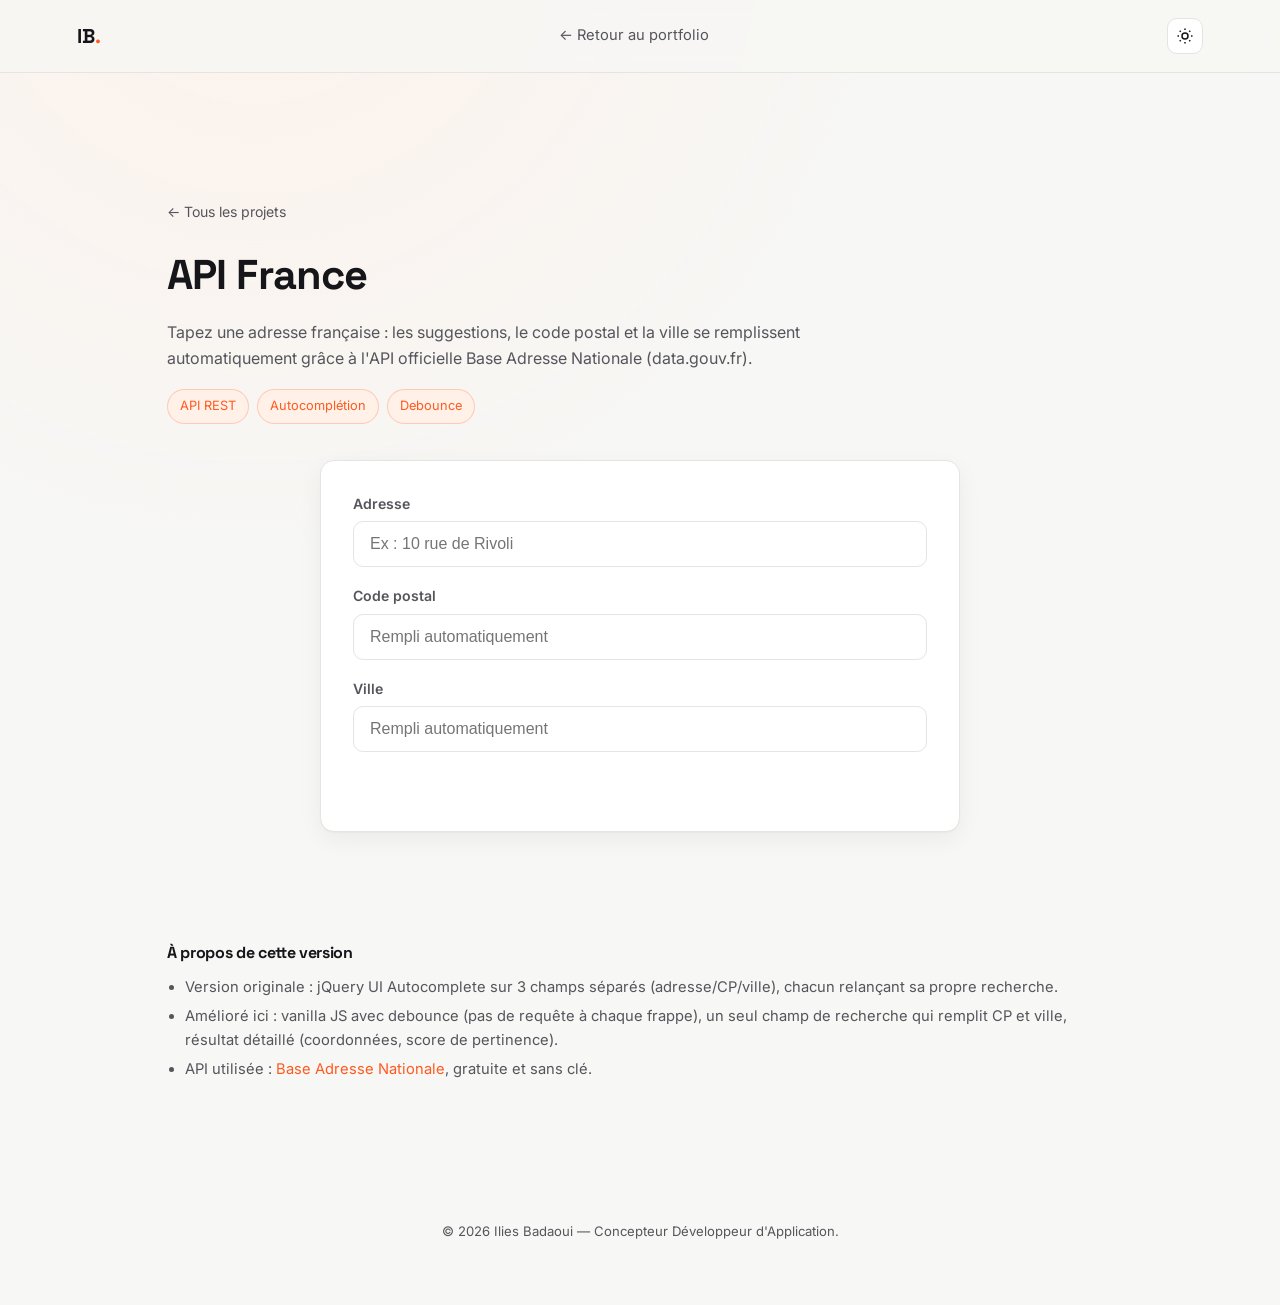
==== projects/api-france.html @ 36c3b680 "Ajout d'une section Projets avec 6 mini-projets rejoues Reconstruction amelioree de 6 projets d'ecol" ====
<!DOCTYPE html>
<html lang="fr">
<head>
<meta charset="UTF-8">
<meta name="viewport" content="width=device-width, initial-scale=1.0">
<title>API France — Ilies Badaoui</title>
<meta name="description" content="Recherche d'adresse française en temps réel via l'API officielle Base Adresse Nationale.">
<link rel="icon" href="data:,">
<link rel="preconnect" href="https://fonts.googleapis.com">
<link rel="preconnect" href="https://fonts.gstatic.com" crossorigin>
<link href="https://fonts.googleapis.com/css2?family=Space+Grotesk:wght@500;600;700&family=Inter:wght@400;500;600&display=swap" rel="stylesheet">
<link rel="stylesheet" href="../style.css">
<link rel="stylesheet" href="projects.css">
</head>
<body>

<div class="noise"></div>

<header class="nav">
  <a href="../index.html" class="nav-brand">IB<span class="dot">.</span></a>
  <nav class="nav-links">
    <a href="../index.html#projets">← Retour au portfolio</a>
  </nav>
  <div class="nav-actions">
    <button id="themeToggle" class="icon-btn" aria-label="Changer de thème" title="Changer de thème">
      <svg class="icon-sun" width="18" height="18" viewBox="0 0 24 24" fill="none" stroke="currentColor" stroke-width="2"><circle cx="12" cy="12" r="4"/><path d="M12 2v2M12 20v2M4.93 4.93l1.41 1.41M17.66 17.66l1.41 1.41M2 12h2M20 12h2M4.93 19.07l1.41-1.41M17.66 6.34l1.41-1.41"/></svg>
      <svg class="icon-moon" width="18" height="18" viewBox="0 0 24 24" fill="none" stroke="currentColor" stroke-width="2"><path d="M21 12.79A9 9 0 1 1 11.21 3 7 7 0 0 0 21 12.79z"/></svg>
    </button>
    <button class="nav-burger" id="navBurger" aria-label="Ouvrir le menu">
      <span></span><span></span><span></span>
    </button>
  </div>
</header>

<main>
  <div class="project-header">
    <a href="../index.html#projets" class="back-link">← Tous les projets</a>
    <h1>API France</h1>
    <p class="project-tagline">
      Tapez une adresse française : les suggestions, le code postal et la ville se remplissent automatiquement
      grâce à l'API officielle Base Adresse Nationale (data.gouv.fr).
    </p>
    <div class="project-tags">
      <span class="tags"><span>API REST</span></span>
      <span class="tags"><span>Autocomplétion</span></span>
      <span class="tags"><span>Debounce</span></span>
    </div>
  </div>

  <div class="project-stage">
    <div class="card addr-card">
      <div class="addr-field">
        <div class="field">
          <label for="adresse">Adresse</label>
          <input type="text" id="adresse" placeholder="Ex : 10 rue de Rivoli" autocomplete="off">
        </div>
        <div class="addr-suggestions" id="suggestions"></div>
      </div>

      <div class="field">
        <label for="cp">Code postal</label>
        <input type="text" id="cp" placeholder="Rempli automatiquement" readonly>
      </div>
      <div class="field">
        <label for="ville">Ville</label>
        <input type="text" id="ville" placeholder="Rempli automatiquement" readonly>
      </div>

      <p class="addr-status" id="status"></p>

      <div class="addr-result" id="addrResult">
        <strong id="addrLabel"></strong>
        <span id="addrDetails" style="color: var(--text-soft); font-size: .88rem;"></span>
      </div>
    </div>
  </div>

  <div class="project-notes">
    <h2>À propos de cette version</h2>
    <ul>
      <li>Version originale : jQuery UI Autocomplete sur 3 champs séparés (adresse/CP/ville), chacun relançant sa propre recherche.</li>
      <li>Amélioré ici : vanilla JS avec debounce (pas de requête à chaque frappe), un seul champ de recherche qui remplit CP et ville, résultat détaillé (coordonnées, score de pertinence).</li>
      <li>API utilisée : <a href="https://api.gouv.fr/documentation/api-adresse" target="_blank" rel="noopener" style="color:var(--accent);">Base Adresse Nationale</a>, gratuite et sans clé.</li>
    </ul>
  </div>
</main>

<footer class="footer">
  <p>© <span id="year"></span> Ilies Badaoui — Concepteur Développeur d'Application.</p>
</footer>

<script src="../script.js"></script>
<script src="api-france.js"></script>
</body>
</html>
---- style.css ----
:root {
  --bg: #f7f7f5;
  --bg-alt: #ffffff;
  --text: #16161a;
  --text-soft: #55555c;
  --border: #e4e4e0;
  --accent: #ff5a1f;
  --accent-soft: #fff0e8;
  --card: #ffffff;
  --shadow: 0 1px 2px rgba(20,20,20,.04), 0 8px 24px rgba(20,20,20,.05);
  --radius: 14px;
  --font-display: 'Space Grotesk', 'Inter', system-ui, sans-serif;
  --font-body: 'Inter', system-ui, sans-serif;
  color-scheme: light;
}

@media (prefers-color-scheme: dark) {
  :root:not([data-theme="light"]) {
    --bg: #0d0d0f;
    --bg-alt: #131316;
    --text: #f2f2f0;
    --text-soft: #9a9aa2;
    --border: #232327;
    --accent: #ff6a33;
    --accent-soft: #2a1710;
    --card: #17171b;
    --shadow: 0 1px 2px rgba(0,0,0,.3), 0 12px 32px rgba(0,0,0,.35);
    color-scheme: dark;
  }
}

:root[data-theme="dark"] {
  --bg: #0d0d0f;
  --bg-alt: #131316;
  --text: #f2f2f0;
  --text-soft: #9a9aa2;
  --border: #232327;
  --accent: #ff6a33;
  --accent-soft: #2a1710;
  --card: #17171b;
  --shadow: 0 1px 2px rgba(0,0,0,.3), 0 12px 32px rgba(0,0,0,.35);
  color-scheme: dark;
}

* { box-sizing: border-box; }

html { scroll-behavior: smooth; }

body {
  margin: 0;
  background: var(--bg);
  color: var(--text);
  font-family: var(--font-body);
  line-height: 1.6;
  -webkit-font-smoothing: antialiased;
}

h1, h2, h3 {
  font-family: var(--font-display);
  color: var(--text);
  margin: 0;
  letter-spacing: -0.02em;
}

a { color: inherit; text-decoration: none; }

.noise {
  position: fixed;
  inset: 0;
  pointer-events: none;
  z-index: 0;
  background-image: radial-gradient(circle at 20% -10%, var(--accent-soft), transparent 45%);
  opacity: .8;
}

/* ---------- Nav ---------- */
.nav {
  position: sticky;
  top: 0;
  z-index: 50;
  display: flex;
  align-items: center;
  justify-content: space-between;
  padding: 18px 6vw;
  background: color-mix(in srgb, var(--bg) 82%, transparent);
  backdrop-filter: blur(10px);
  border-bottom: 1px solid var(--border);
}

.nav-brand {
  font-family: var(--font-display);
  font-weight: 700;
  font-size: 1.25rem;
}
.nav-brand .dot { color: var(--accent); }

.nav-links {
  display: flex;
  gap: 28px;
}
.nav-links a {
  font-size: .92rem;
  color: var(--text-soft);
  transition: color .2s ease;
}
.nav-links a:hover { color: var(--text); }

.nav-actions { display: flex; align-items: center; gap: 8px; }

.icon-btn {
  display: inline-flex;
  align-items: center;
  justify-content: center;
  width: 36px;
  height: 36px;
  border-radius: 10px;
  border: 1px solid var(--border);
  background: var(--bg-alt);
  color: var(--text);
  cursor: pointer;
}
.icon-moon { display: none; }
.icon-sun { display: inline-block; }
:root[data-theme="dark"] .icon-sun { display: none; }
:root[data-theme="dark"] .icon-moon { display: inline-block; }
@media (prefers-color-scheme: dark) {
  :root:not([data-theme="light"]) .icon-sun { display: none; }
  :root:not([data-theme="light"]) .icon-moon { display: inline-block; }
}

.nav-burger {
  display: none;
  flex-direction: column;
  gap: 4px;
  width: 36px;
  height: 36px;
  border: 1px solid var(--border);
  border-radius: 10px;
  background: var(--bg-alt);
  align-items: center;
  justify-content: center;
  cursor: pointer;
}
.nav-burger span {
  width: 16px;
  height: 2px;
  background: var(--text);
  border-radius: 2px;
}

/* ---------- Hero ---------- */
.hero {
  position: relative;
  z-index: 1;
  padding: 14vh 6vw 10vh;
  max-width: 1100px;
  margin: 0 auto;
}

.eyebrow {
  display: inline-flex;
  align-items: center;
  gap: 8px;
  font-size: .82rem;
  color: var(--accent);
  background: var(--accent-soft);
  border: 1px solid color-mix(in srgb, var(--accent) 30%, transparent);
  padding: 6px 14px;
  border-radius: 999px;
  margin-bottom: 22px;
}

.hero h1 {
  font-size: clamp(2.6rem, 6vw, 4.6rem);
  font-weight: 700;
  line-height: 1.02;
}

.hero-role {
  font-size: clamp(1.1rem, 2.2vw, 1.5rem);
  color: var(--text-soft);
  margin-top: 10px;
  font-family: var(--font-display);
}

.hero-text {
  max-width: 640px;
  margin-top: 22px;
  color: var(--text-soft);
  font-size: 1.05rem;
}

.hero-cta {
  display: flex;
  gap: 14px;
  margin-top: 34px;
  flex-wrap: wrap;
}

.hero-meta {
  display: flex;
  gap: 22px;
  margin-top: 40px;
  flex-wrap: wrap;
  font-size: .9rem;
  color: var(--text-soft);
}

.btn {
  display: inline-flex;
  align-items: center;
  gap: 8px;
  padding: 13px 24px;
  border-radius: 999px;
  font-weight: 600;
  font-size: .95rem;
  border: 1px solid transparent;
  cursor: pointer;
  transition: transform .18s ease, background .2s ease, border-color .2s ease;
}
.btn:hover { transform: translateY(-2px); }

.btn-primary {
  background: var(--accent);
  color: #fff;
}
.btn-primary:hover { background: color-mix(in srgb, var(--accent) 88%, black); }

.btn-ghost {
  background: transparent;
  border-color: var(--border);
  color: var(--text);
}
.btn-ghost:hover { border-color: var(--accent); color: var(--accent); }

/* ---------- Sections ---------- */
.section {
  position: relative;
  z-index: 1;
  max-width: 1100px;
  margin: 0 auto;
  padding: 8vh 6vw;
  border-top: 1px solid var(--border);
}

.section-head {
  display: flex;
  align-items: baseline;
  gap: 14px;
  margin-bottom: 40px;
}

.section-num {
  font-family: var(--font-display);
  color: var(--accent);
  font-weight: 600;
  font-size: .9rem;
}

.section-head h2 {
  font-size: clamp(1.5rem, 3vw, 2rem);
}

/* About */
.about-grid {
  display: grid;
  grid-template-columns: 1.4fr 1fr;
  gap: 40px;
  align-items: start;
}
.about-text { color: var(--text-soft); font-size: 1.05rem; }

.about-cards {
  display: grid;
  grid-template-columns: repeat(3, 1fr);
  gap: 12px;
}
.about-card {
  background: var(--card);
  border: 1px solid var(--border);
  border-radius: var(--radius);
  padding: 18px 14px;
  text-align: center;
  box-shadow: var(--shadow);
}
.about-card strong {
  display: block;
  font-family: var(--font-display);
  font-size: 1.8rem;
  color: var(--accent);
}
.about-card span {
  font-size: .78rem;
  color: var(--text-soft);
}

/* Skills */
.skills-grid {
  display: grid;
  grid-template-columns: repeat(auto-fit, minmax(230px, 1fr));
  gap: 18px;
}
.skill-card {
  background: var(--card);
  border: 1px solid var(--border);
  border-radius: var(--radius);
  padding: 22px;
  box-shadow: var(--shadow);
}
.skill-card h3 {
  font-size: 1rem;
  margin-bottom: 14px;
}

.tags {
  display: flex;
  flex-wrap: wrap;
  gap: 8px;
}
.tags span {
  font-size: .8rem;
  padding: 6px 12px;
  border-radius: 999px;
  background: var(--accent-soft);
  color: var(--accent);
  border: 1px solid color-mix(in srgb, var(--accent) 25%, transparent);
}

/* Projects */
.projects-grid {
  display: grid;
  grid-template-columns: repeat(auto-fit, minmax(260px, 1fr));
  gap: 18px;
}
.project-card {
  background: var(--card);
  border: 1px solid var(--border);
  border-radius: var(--radius);
  padding: 24px;
  box-shadow: var(--shadow);
  display: flex;
  flex-direction: column;
  gap: 10px;
  transition: transform .18s ease, border-color .2s ease;
}
.project-card:hover {
  transform: translateY(-4px);
  border-color: var(--accent);
}
.project-card-icon {
  font-size: 2.2rem;
  line-height: 1;
}
.project-card h3 { font-size: 1.05rem; }
.project-card p {
  color: var(--text-soft);
  font-size: .88rem;
  margin: 0;
  flex: 1;
}
.project-card .tags { margin-top: 2px; }
.project-card-link {
  font-size: .85rem;
  font-weight: 600;
  color: var(--accent);
  margin-top: 6px;
}

/* Timeline */
.timeline {
  position: relative;
  padding-left: 26px;
  border-left: 2px solid var(--border);
}
.timeline-item {
  position: relative;
  padding-bottom: 44px;
}
.timeline-item:last-child { padding-bottom: 0; }
.timeline-dot {
  position: absolute;
  left: -32px;
  top: 4px;
  width: 12px;
  height: 12px;
  border-radius: 50%;
  background: var(--accent);
  box-shadow: 0 0 0 4px var(--accent-soft);
}
.timeline-content {
  background: var(--card);
  border: 1px solid var(--border);
  border-radius: var(--radius);
  padding: 22px 24px;
  box-shadow: var(--shadow);
}
.timeline-top {
  display: flex;
  justify-content: space-between;
  align-items: baseline;
  flex-wrap: wrap;
  gap: 8px;
  margin-bottom: 4px;
}
.timeline-top h3 { font-size: 1.05rem; }
.timeline-date {
  font-size: .82rem;
  color: var(--text-soft);
  white-space: nowrap;
}
.timeline-org {
  color: var(--accent);
  font-size: .88rem;
  font-weight: 600;
  margin: 0 0 14px;
}
.timeline-content ul {
  margin: 0 0 16px;
  padding-left: 18px;
  color: var(--text-soft);
  font-size: .93rem;
}
.timeline-content li { margin-bottom: 6px; }
.timeline-content .tags { margin-top: 4px; }

/* Misc */
.misc-grid {
  display: grid;
  grid-template-columns: repeat(auto-fit, minmax(240px, 1fr));
  gap: 18px;
}
.misc-card {
  background: var(--card);
  border: 1px solid var(--border);
  border-radius: var(--radius);
  padding: 22px;
  box-shadow: var(--shadow);
}
.misc-card h3 { font-size: 1rem; margin-bottom: 12px; }
.misc-card p { color: var(--text-soft); font-size: .93rem; margin: 4px 0; }
.plain-list {
  list-style: none;
  padding: 0;
  margin: 0;
  color: var(--text-soft);
  font-size: .93rem;
  display: flex;
  flex-direction: column;
  gap: 6px;
}

/* Contact */
.contact-box {
  background: var(--card);
  border: 1px solid var(--border);
  border-radius: var(--radius);
  padding: 40px;
  text-align: center;
  box-shadow: var(--shadow);
}
.contact-box p {
  color: var(--text-soft);
  margin: 0 0 26px;
  font-size: 1.05rem;
}
.contact-links {
  display: flex;
  gap: 14px;
  justify-content: center;
  flex-wrap: wrap;
}

/* Footer */
.footer {
  text-align: center;
  padding: 30px 6vw 50px;
  color: var(--text-soft);
  font-size: .82rem;
}

/* Reveal animation */
.reveal {
  opacity: 0;
  transform: translateY(16px);
  transition: opacity .6s ease, transform .6s ease;
}
.reveal.in-view {
  opacity: 1;
  transform: translateY(0);
}

/* Responsive */
@media (max-width: 860px) {
  .nav-links { display: none; }
  .nav-burger { display: flex; }
  .about-grid { grid-template-columns: 1fr; }
}

@media (max-width: 860px) {
  .nav.open .nav-links {
    display: flex;
    position: absolute;
    top: 68px;
    left: 0;
    right: 0;
    flex-direction: column;
    background: var(--bg-alt);
    border-bottom: 1px solid var(--border);
    padding: 18px 6vw 24px;
    gap: 16px;
  }
}
---- projects/projects.css ----
/* Shared styles for standalone mini-project pages, built on top of ../style.css */

.project-header {
  max-width: 1100px;
  margin: 0 auto;
  padding: 14vh 6vw 4vh;
  position: relative;
  z-index: 1;
}

.back-link {
  display: inline-flex;
  align-items: center;
  gap: 6px;
  font-size: .88rem;
  color: var(--text-soft);
  margin-bottom: 18px;
}
.back-link:hover { color: var(--accent); }

.project-header h1 {
  font-size: clamp(1.8rem, 4vw, 2.6rem);
}

.project-tagline {
  color: var(--text-soft);
  max-width: 640px;
  margin-top: 12px;
}

.project-tags {
  display: flex;
  flex-wrap: wrap;
  gap: 8px;
  margin-top: 18px;
}

.project-stage {
  max-width: 1100px;
  margin: 0 auto;
  padding: 0 6vw 12vh;
  position: relative;
  z-index: 1;
}

.card {
  background: var(--card);
  border: 1px solid var(--border);
  border-radius: var(--radius);
  box-shadow: var(--shadow);
}

.project-notes {
  max-width: 1100px;
  margin: 0 auto;
  padding: 0 6vw 10vh;
  position: relative;
  z-index: 1;
  color: var(--text-soft);
  font-size: .92rem;
}
.project-notes h2 {
  font-size: 1rem;
  color: var(--text);
  margin-bottom: 10px;
}
.project-notes ul { padding-left: 18px; margin: 0; }
.project-notes li { margin-bottom: 6px; }

/* ---------- Le Pendu ---------- */
.hangman-layout {
  display: grid;
  grid-template-columns: 260px 1fr;
  gap: 28px;
}
@media (max-width: 720px) {
  .hangman-layout { grid-template-columns: 1fr; }
}

.hangman-figure {
  padding: 20px;
  display: flex;
  align-items: center;
  justify-content: center;
}
.hangman-figure svg { width: 100%; height: auto; }
.hangman-figure .part {
  stroke: var(--text);
  stroke-width: 4;
  fill: none;
  stroke-linecap: round;
  opacity: 0;
  transition: opacity .3s ease;
}
.hangman-figure .part.shown { opacity: 1; }
.hangman-figure .gallows { stroke: var(--text-soft); opacity: 1; }

.hangman-main { padding: 26px; }

.hangman-status {
  display: flex;
  justify-content: space-between;
  align-items: center;
  margin-bottom: 22px;
  flex-wrap: wrap;
  gap: 10px;
}
.attempts-left {
  font-size: .88rem;
  color: var(--text-soft);
}
.attempts-left strong { color: var(--accent); }

.word-display {
  display: flex;
  gap: 8px;
  flex-wrap: wrap;
  justify-content: center;
  margin: 30px 0;
  list-style: none;
  padding: 0;
}
.word-display li {
  width: 34px;
  height: 42px;
  display: flex;
  align-items: center;
  justify-content: center;
  border-bottom: 3px solid var(--border);
  font-family: var(--font-display);
  font-size: 1.4rem;
  font-weight: 700;
}
.word-display li.filled { border-color: var(--accent); }

.keyboard {
  display: grid;
  grid-template-columns: repeat(13, 1fr);
  gap: 6px;
  list-style: none;
  padding: 0;
  margin: 0;
}
@media (max-width: 480px) {
  .keyboard { grid-template-columns: repeat(7, 1fr); }
}
.keyboard li {
  aspect-ratio: 1;
  display: flex;
  align-items: center;
  justify-content: center;
  border-radius: 8px;
  border: 1px solid var(--border);
  background: var(--bg-alt);
  font-weight: 600;
  font-size: .85rem;
  cursor: pointer;
  user-select: none;
  transition: transform .12s ease, background .2s ease;
}
.keyboard li:hover { transform: translateY(-2px); border-color: var(--accent); }
.keyboard li.correct { background: color-mix(in srgb, #2ecc71 20%, var(--bg-alt)); border-color: #2ecc71; color: #2ecc71; }
.keyboard li.wrong { background: color-mix(in srgb, var(--accent) 15%, var(--bg-alt)); border-color: var(--accent); color: var(--accent); opacity: .5; }
.keyboard li.disabled { pointer-events: none; }

.game-overlay {
  position: absolute;
  inset: 0;
  background: color-mix(in srgb, var(--bg) 88%, transparent);
  backdrop-filter: blur(3px);
  display: none;
  align-items: center;
  justify-content: center;
  border-radius: var(--radius);
  text-align: center;
  flex-direction: column;
  gap: 14px;
  padding: 20px;
}
.game-overlay.show { display: flex; }
.game-overlay h3 { font-size: 1.4rem; }
.game-overlay p { color: var(--text-soft); margin: 0; }

.hangman-main { position: relative; }

/* ---------- Le Juste Prix ---------- */
.ljp-layout {
  display: grid;
  grid-template-columns: 260px 1fr;
  gap: 28px;
  padding: 30px;
  align-items: center;
}
@media (max-width: 720px) {
  .ljp-layout { grid-template-columns: 1fr; }
}
.ljp-object { text-align: center; }
.ljp-object img {
  max-width: 100%;
  border-radius: 10px;
}
.ljp-object p {
  margin-top: 12px;
  font-family: var(--font-display);
  font-weight: 600;
  text-transform: capitalize;
}
.ljp-form { display: flex; flex-direction: column; gap: 18px; }
.ljp-row { display: flex; gap: 10px; }
.ljp-row input {
  flex: 1;
  padding: 13px 16px;
  border-radius: 10px;
  border: 1px solid var(--border);
  background: var(--bg-alt);
  color: var(--text);
  font-size: 1rem;
}
.ljp-row input:focus { outline: none; border-color: var(--accent); }
.ljp-message {
  font-size: 1.1rem;
  font-weight: 600;
  min-height: 1.4em;
}
.ljp-message.up { color: #3aa0ff; }
.ljp-message.down { color: var(--accent); }
.ljp-message.win { color: #2ecc71; }
.ljp-message.lose { color: var(--accent); }
.ljp-tries { color: var(--text-soft); font-size: .9rem; }
.ljp-history {
  display: flex;
  gap: 6px;
  flex-wrap: wrap;
}
.ljp-history span {
  font-size: .78rem;
  padding: 4px 10px;
  border-radius: 999px;
  background: var(--accent-soft);
  color: var(--accent);
}

/* ---------- generic form calculators (reprographie / assurance) ---------- */
.calc-card {
  padding: 32px;
  max-width: 560px;
  margin: 0 auto;
}
.field {
  margin-bottom: 18px;
  display: flex;
  flex-direction: column;
  gap: 6px;
}
.field label {
  font-size: .88rem;
  color: var(--text-soft);
  font-weight: 600;
}
.field input, .field select {
  padding: 13px 16px;
  border-radius: 10px;
  border: 1px solid var(--border);
  background: var(--bg-alt);
  color: var(--text);
  font-size: 1rem;
}
.field input:focus, .field select:focus { outline: none; border-color: var(--accent); }
.field-hint { font-size: .78rem; color: var(--text-soft); }

.result-box {
  margin-top: 20px;
  padding: 20px;
  border-radius: 12px;
  background: var(--accent-soft);
  border: 1px solid color-mix(in srgb, var(--accent) 25%, transparent);
  text-align: center;
  display: none;
}
.result-box.show { display: block; }
.result-box .value {
  font-family: var(--font-display);
  font-size: 1.8rem;
  font-weight: 700;
  color: var(--accent);
}
.result-box .label {
  font-size: .82rem;
  color: var(--text-soft);
  margin-top: 4px;
}

.tier-badge {
  display: inline-block;
  padding: 8px 20px;
  border-radius: 999px;
  font-weight: 700;
  font-family: var(--font-display);
  color: #fff;
}
.tier-refuse { background: #6b6b70; }
.tier-rouge { background: #e04b3f; }
.tier-orange { background: #e08e2a; }
.tier-vert { background: #2ecc71; }
.tier-bleu { background: #3aa0ff; }

.breakdown {
  margin-top: 16px;
  display: flex;
  flex-direction: column;
  gap: 6px;
  font-size: .85rem;
  color: var(--text-soft);
  text-align: left;
}
.breakdown span.plus { color: #2ecc71; }
.breakdown span.minus { color: var(--accent); }

/* ---------- API France ---------- */
.addr-card { padding: 32px; max-width: 640px; margin: 0 auto; }
.addr-field { position: relative; margin-bottom: 18px; }
.addr-suggestions {
  position: absolute;
  top: calc(100% + 4px);
  left: 0;
  right: 0;
  background: var(--bg-alt);
  border: 1px solid var(--border);
  border-radius: 10px;
  box-shadow: var(--shadow);
  max-height: 240px;
  overflow-y: auto;
  z-index: 10;
  display: none;
}
.addr-suggestions.show { display: block; }
.addr-suggestions div {
  padding: 10px 14px;
  font-size: .9rem;
  cursor: pointer;
  border-bottom: 1px solid var(--border);
}
.addr-suggestions div:last-child { border-bottom: none; }
.addr-suggestions div:hover { background: var(--accent-soft); color: var(--accent); }
.addr-status { font-size: .82rem; color: var(--text-soft); min-height: 1.2em; margin-top: 4px; }
.addr-result {
  margin-top: 24px;
  padding: 18px;
  border-radius: 12px;
  background: var(--accent-soft);
  display: none;
}
.addr-result.show { display: block; }
.addr-result strong { display: block; margin-bottom: 6px; }

/* ---------- My Yuka ---------- */
.yuka-search { padding: 32px; max-width: 640px; margin: 0 auto 24px; }
.yuka-search .ljp-row input { font-size: 1rem; }
.yuka-examples {
  display: flex;
  gap: 8px;
  flex-wrap: wrap;
  margin-top: 12px;
}
.yuka-examples button {
  font-size: .78rem;
  padding: 6px 12px;
  border-radius: 999px;
  border: 1px solid var(--border);
  background: var(--bg-alt);
  color: var(--text-soft);
  cursor: pointer;
}
.yuka-examples button:hover { border-color: var(--accent); color: var(--accent); }

.yuka-result { max-width: 720px; margin: 0 auto; padding: 28px; display: none; }
.yuka-result.show { display: block; }
.yuka-top { display: flex; gap: 20px; align-items: center; flex-wrap: wrap; }
.yuka-top img { width: 100px; height: 100px; object-fit: contain; border-radius: 10px; background: #fff; }
.yuka-top h2 { font-size: 1.3rem; }
.yuka-top p { color: var(--text-soft); margin: 4px 0 0; font-size: .9rem; }

.score-row {
  display: flex;
  gap: 14px;
  margin-top: 24px;
  flex-wrap: wrap;
}
.score-chip {
  flex: 1;
  min-width: 140px;
  text-align: center;
  padding: 16px;
  border-radius: 12px;
  border: 1px solid var(--border);
}
.score-chip .grade {
  width: 44px;
  height: 44px;
  line-height: 44px;
  border-radius: 50%;
  color: #fff;
  font-weight: 700;
  margin: 0 auto 8px;
  font-family: var(--font-display);
}
.score-chip .label { font-size: .78rem; color: var(--text-soft); }

.nutri-a { background: #038141; }
.nutri-b { background: #85bb2f; }
.nutri-c { background: #fecb02; color: #16161a !important; }
.nutri-d { background: #ee8100; }
.nutri-e { background: #e63e11; }
.nutri-na { background: #9a9aa2; }

.additives-list {
  margin-top: 24px;
}
.additives-list h3 { font-size: .95rem; margin-bottom: 10px; }
.yuka-loading, .yuka-error {
  text-align: center;
  padding: 30px;
  color: var(--text-soft);
  display: none;
}
.yuka-loading.show, .yuka-error.show { display: block; }
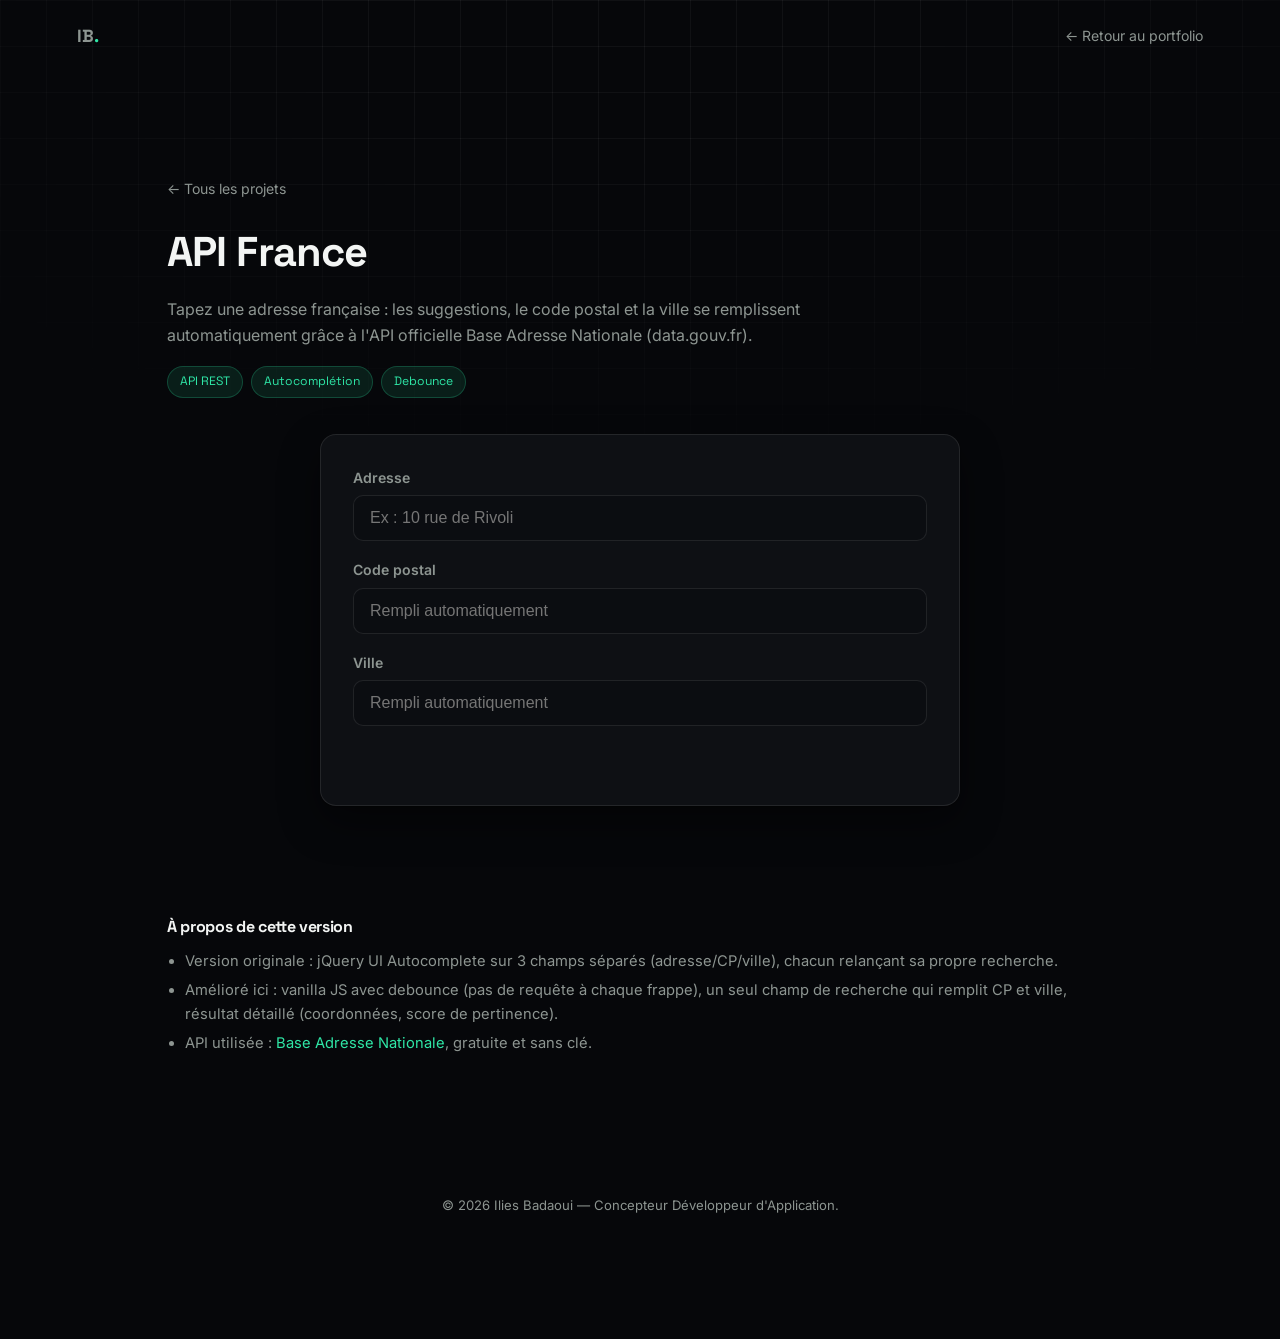
==== commit 9024f24b: "Refonte visuelle du portfolio + ajout du projet DAV Logistique App - Nouveau design dark-only inspir" ====
--- a/projects/api-france.html
+++ b/projects/api-france.html
@@ -18,18 +18,7 @@
 
 <header class="nav">
   <a href="../index.html" class="nav-brand">IB<span class="dot">.</span></a>
-  <nav class="nav-links">
-    <a href="../index.html#projets">← Retour au portfolio</a>
-  </nav>
-  <div class="nav-actions">
-    <button id="themeToggle" class="icon-btn" aria-label="Changer de thème" title="Changer de thème">
-      <svg class="icon-sun" width="18" height="18" viewBox="0 0 24 24" fill="none" stroke="currentColor" stroke-width="2"><circle cx="12" cy="12" r="4"/><path d="M12 2v2M12 20v2M4.93 4.93l1.41 1.41M17.66 17.66l1.41 1.41M2 12h2M20 12h2M4.93 19.07l1.41-1.41M17.66 6.34l1.41-1.41"/></svg>
-      <svg class="icon-moon" width="18" height="18" viewBox="0 0 24 24" fill="none" stroke="currentColor" stroke-width="2"><path d="M21 12.79A9 9 0 1 1 11.21 3 7 7 0 0 0 21 12.79z"/></svg>
-    </button>
-    <button class="nav-burger" id="navBurger" aria-label="Ouvrir le menu">
-      <span></span><span></span><span></span>
-    </button>
-  </div>
+  <a href="../index.html#projets" class="back-link" style="align-self:center;margin:0;">← Retour au portfolio</a>
 </header>
 
 <main>
@@ -89,6 +78,10 @@
   <p>© <span id="year"></span> Ilies Badaoui — Concepteur Développeur d'Application.</p>
 </footer>
 
+<button class="scroll-top-btn" id="scrollTopBtn" aria-label="Remonter en haut">
+  <svg viewBox="0 0 24 24" width="18" height="18" fill="none" stroke="currentColor" stroke-width="2" stroke-linecap="round" stroke-linejoin="round"><path d="M12 19V5M5 12l7-7 7 7"/></svg>
+</button>
+
 <script src="../script.js"></script>
 <script src="api-france.js"></script>
 </body>
--- a/style.css
+++ b/style.css
@@ -1,44 +1,18 @@
 :root {
-  --bg: #f7f7f5;
-  --bg-alt: #ffffff;
-  --text: #16161a;
-  --text-soft: #55555c;
-  --border: #e4e4e0;
-  --accent: #ff5a1f;
-  --accent-soft: #fff0e8;
-  --card: #ffffff;
-  --shadow: 0 1px 2px rgba(20,20,20,.04), 0 8px 24px rgba(20,20,20,.05);
-  --radius: 14px;
+  --bg: #06070a;
+  --bg-alt: #0b0d11;
+  --card: #0e1014;
+  --card-hover: #121419;
+  --border: rgba(255,255,255,.09);
+  --text: #f3f5f4;
+  --text-soft: #8d9591;
+  --accent: #2fe6a6;
+  --accent-dim: #22b483;
+  --accent-soft: rgba(47,230,166,.1);
+  --radius: 16px;
+  --shadow: 0 1px 2px rgba(0,0,0,.4), 0 16px 40px rgba(0,0,0,.45);
   --font-display: 'Space Grotesk', 'Inter', system-ui, sans-serif;
   --font-body: 'Inter', system-ui, sans-serif;
-  color-scheme: light;
-}
-
-@media (prefers-color-scheme: dark) {
-  :root:not([data-theme="light"]) {
-    --bg: #0d0d0f;
-    --bg-alt: #131316;
-    --text: #f2f2f0;
-    --text-soft: #9a9aa2;
-    --border: #232327;
-    --accent: #ff6a33;
-    --accent-soft: #2a1710;
-    --card: #17171b;
-    --shadow: 0 1px 2px rgba(0,0,0,.3), 0 12px 32px rgba(0,0,0,.35);
-    color-scheme: dark;
-  }
-}
-
-:root[data-theme="dark"] {
-  --bg: #0d0d0f;
-  --bg-alt: #131316;
-  --text: #f2f2f0;
-  --text-soft: #9a9aa2;
-  --border: #232327;
-  --accent: #ff6a33;
-  --accent-soft: #2a1710;
-  --card: #17171b;
-  --shadow: 0 1px 2px rgba(0,0,0,.3), 0 12px 32px rgba(0,0,0,.35);
   color-scheme: dark;
 }
 
@@ -64,49 +38,38 @@
 
 a { color: inherit; text-decoration: none; }
 
+/* ---------- Grid backdrop ---------- */
 .noise {
   position: fixed;
   inset: 0;
   pointer-events: none;
   z-index: 0;
-  background-image: radial-gradient(circle at 20% -10%, var(--accent-soft), transparent 45%);
-  opacity: .8;
-}
-
-/* ---------- Nav ---------- */
+  background-image:
+    linear-gradient(rgba(255,255,255,.045) 1px, transparent 1px),
+    linear-gradient(90deg, rgba(255,255,255,.045) 1px, transparent 1px);
+  background-size: 46px 46px;
+  -webkit-mask-image: radial-gradient(ellipse 75% 55% at 50% 0%, black 30%, transparent 100%);
+  mask-image: radial-gradient(ellipse 75% 55% at 50% 0%, black 30%, transparent 100%);
+}
+
+/* ---------- Top brand (minimal, no bar) ---------- */
 .nav {
-  position: sticky;
-  top: 0;
-  z-index: 50;
+  position: relative;
+  z-index: 20;
   display: flex;
   align-items: center;
   justify-content: space-between;
-  padding: 18px 6vw;
-  background: color-mix(in srgb, var(--bg) 82%, transparent);
-  backdrop-filter: blur(10px);
-  border-bottom: 1px solid var(--border);
-}
-
+  padding: 22px 6vw 0;
+}
 .nav-brand {
   font-family: var(--font-display);
   font-weight: 700;
-  font-size: 1.25rem;
+  font-size: 1.1rem;
+  color: var(--text-soft);
 }
 .nav-brand .dot { color: var(--accent); }
-
-.nav-links {
-  display: flex;
-  gap: 28px;
-}
-.nav-links a {
-  font-size: .92rem;
-  color: var(--text-soft);
-  transition: color .2s ease;
-}
-.nav-links a:hover { color: var(--text); }
-
+.nav-links, .nav-burger { display: none; }
 .nav-actions { display: flex; align-items: center; gap: 8px; }
-
 .icon-btn {
   display: inline-flex;
   align-items: center;
@@ -115,95 +78,196 @@
   height: 36px;
   border-radius: 10px;
   border: 1px solid var(--border);
-  background: var(--bg-alt);
-  color: var(--text);
+  background: var(--card);
+  color: var(--text-soft);
   cursor: pointer;
 }
-.icon-moon { display: none; }
-.icon-sun { display: inline-block; }
-:root[data-theme="dark"] .icon-sun { display: none; }
-:root[data-theme="dark"] .icon-moon { display: inline-block; }
-@media (prefers-color-scheme: dark) {
-  :root:not([data-theme="light"]) .icon-sun { display: none; }
-  :root:not([data-theme="light"]) .icon-moon { display: inline-block; }
-}
-
-.nav-burger {
-  display: none;
-  flex-direction: column;
+.icon-btn:hover { color: var(--accent); border-color: var(--accent); }
+
+/* ---------- Floating dock nav ---------- */
+.dock {
+  position: fixed;
+  left: 50%;
+  bottom: 22px;
+  transform: translateX(-50%);
+  z-index: 80;
+  display: flex;
+  align-items: flex-start;
   gap: 4px;
-  width: 36px;
-  height: 36px;
-  border: 1px solid var(--border);
-  border-radius: 10px;
-  background: var(--bg-alt);
+  padding: 8px;
+  border-radius: 999px;
+  background: rgba(10,12,16,.75);
+  border: 1px solid var(--border);
+  backdrop-filter: blur(16px);
+  box-shadow: var(--shadow);
+}
+.dock a {
+  position: relative;
+  width: 42px;
+  height: 42px;
+  display: flex;
+  align-items: center;
+  justify-content: center;
+  border-radius: 999px;
+  color: var(--text-soft);
+  transition: color .2s ease, background .2s ease;
+}
+.dock a svg { width: 19px; height: 19px; }
+.dock a:hover { color: var(--text); background: rgba(255,255,255,.06); }
+.dock a.active { color: var(--bg); background: var(--text); }
+.dock a .dock-dot {
+  position: absolute;
+  bottom: -8px;
+  left: 50%;
+  transform: translateX(-50%);
+  width: 5px;
+  height: 5px;
+  border-radius: 50%;
+  background: var(--accent);
+  opacity: 0;
+  transition: opacity .2s ease;
+}
+.dock a.active .dock-dot { opacity: 1; }
+
+/* ---------- Scroll to top ---------- */
+.scroll-top-btn {
+  position: fixed;
+  right: 22px;
+  bottom: 22px;
+  z-index: 70;
+  width: 44px;
+  height: 44px;
+  border-radius: 50%;
+  background: rgba(255,255,255,.04);
+  border: 1px solid var(--border);
+  color: var(--text-soft);
+  display: flex;
   align-items: center;
   justify-content: center;
   cursor: pointer;
-}
-.nav-burger span {
-  width: 16px;
-  height: 2px;
-  background: var(--text);
-  border-radius: 2px;
-}
+  opacity: 0;
+  pointer-events: none;
+  transform: translateY(6px);
+  transition: opacity .25s ease, transform .25s ease, color .2s ease, border-color .2s ease;
+}
+.scroll-top-btn.show { opacity: 1; pointer-events: auto; transform: translateY(0); }
+.scroll-top-btn:hover { color: var(--accent); border-color: var(--accent); }
 
 /* ---------- Hero ---------- */
 .hero {
   position: relative;
   z-index: 1;
-  padding: 14vh 6vw 10vh;
-  max-width: 1100px;
+  padding: 10vh 6vw 8vh;
+  max-width: 820px;
   margin: 0 auto;
+  text-align: center;
+}
+
+.hero-avatar {
+  width: 118px;
+  height: 118px;
+  border-radius: 50%;
+  margin: 0 auto 32px;
+  display: flex;
+  align-items: center;
+  justify-content: center;
+  background: var(--bg-alt);
+  border: 2px solid var(--accent);
+  box-shadow: 0 0 0 10px var(--accent-soft), 0 0 70px rgba(47,230,166,.28);
+  font-family: var(--font-display);
+  font-weight: 700;
+  font-size: 2rem;
+  color: var(--accent);
 }
 
 .eyebrow {
   display: inline-flex;
   align-items: center;
   gap: 8px;
-  font-size: .82rem;
+  font-size: .8rem;
   color: var(--accent);
   background: var(--accent-soft);
-  border: 1px solid color-mix(in srgb, var(--accent) 30%, transparent);
+  border: 1px solid rgba(47,230,166,.3);
   padding: 6px 14px;
   border-radius: 999px;
   margin-bottom: 22px;
 }
 
 .hero h1 {
-  font-size: clamp(2.6rem, 6vw, 4.6rem);
+  font-size: clamp(2.4rem, 6vw, 4rem);
   font-weight: 700;
-  line-height: 1.02;
+  line-height: 1.05;
 }
 
 .hero-role {
-  font-size: clamp(1.1rem, 2.2vw, 1.5rem);
+  font-size: clamp(1.05rem, 2.2vw, 1.35rem);
   color: var(--text-soft);
   margin-top: 10px;
   font-family: var(--font-display);
 }
+.hero-role .accent, .hero h1 .accent { color: var(--accent); }
 
 .hero-text {
-  max-width: 640px;
-  margin-top: 22px;
-  color: var(--text-soft);
-  font-size: 1.05rem;
+  max-width: 580px;
+  margin: 22px auto 0;
+  color: var(--text-soft);
+  font-size: 1.02rem;
 }
 
 .hero-cta {
   display: flex;
   gap: 14px;
+  margin-top: 32px;
+  flex-wrap: wrap;
+  justify-content: center;
+}
+
+.hero-meta {
+  display: flex;
+  gap: 22px;
+  margin-top: 30px;
+  flex-wrap: wrap;
+  justify-content: center;
+  font-size: .86rem;
+  color: var(--text-soft);
+}
+
+.social-row {
+  display: flex;
+  gap: 26px;
+  justify-content: center;
+  flex-wrap: wrap;
   margin-top: 34px;
-  flex-wrap: wrap;
-}
-
-.hero-meta {
-  display: flex;
-  gap: 22px;
-  margin-top: 40px;
-  flex-wrap: wrap;
-  font-size: .9rem;
-  color: var(--text-soft);
+}
+.social-row a {
+  display: flex;
+  align-items: center;
+  gap: 8px;
+  font-size: .85rem;
+  color: var(--text-soft);
+}
+.social-row a svg { width: 16px; height: 16px; }
+.social-row a:hover { color: var(--text); }
+
+.circuit-line {
+  width: 1px;
+  height: 46px;
+  margin: 30px auto 0;
+  position: relative;
+  opacity: .55;
+  background-image: repeating-linear-gradient(to bottom, var(--accent) 0 4px, transparent 4px 9px);
+}
+.circuit-line::after {
+  content: '';
+  position: absolute;
+  bottom: -3px;
+  left: 50%;
+  transform: translateX(-50%);
+  width: 6px;
+  height: 6px;
+  border-radius: 50%;
+  background: var(--accent);
+  box-shadow: 0 0 10px var(--accent);
 }
 
 .btn {
@@ -216,15 +280,15 @@
   font-size: .95rem;
   border: 1px solid transparent;
   cursor: pointer;
-  transition: transform .18s ease, background .2s ease, border-color .2s ease;
+  transition: transform .18s ease, background .2s ease, border-color .2s ease, color .2s ease;
 }
 .btn:hover { transform: translateY(-2px); }
 
 .btn-primary {
   background: var(--accent);
-  color: #fff;
-}
-.btn-primary:hover { background: color-mix(in srgb, var(--accent) 88%, black); }
+  color: #06110c;
+}
+.btn-primary:hover { background: #45edb4; }
 
 .btn-ghost {
   background: transparent;
@@ -239,26 +303,28 @@
   z-index: 1;
   max-width: 1100px;
   margin: 0 auto;
-  padding: 8vh 6vw;
+  padding: 9vh 6vw;
   border-top: 1px solid var(--border);
 }
 
 .section-head {
   display: flex;
-  align-items: baseline;
-  gap: 14px;
+  flex-direction: column;
+  gap: 8px;
   margin-bottom: 40px;
 }
 
 .section-num {
   font-family: var(--font-display);
   color: var(--accent);
-  font-weight: 600;
-  font-size: .9rem;
+  font-weight: 700;
+  font-size: .8rem;
+  letter-spacing: .14em;
+  text-transform: uppercase;
 }
 
 .section-head h2 {
-  font-size: clamp(1.5rem, 3vw, 2rem);
+  font-size: clamp(1.5rem, 3vw, 2.1rem);
 }
 
 /* About */
@@ -270,47 +336,50 @@
 }
 .about-text { color: var(--text-soft); font-size: 1.05rem; }
 
-.about-cards {
-  display: grid;
-  grid-template-columns: repeat(3, 1fr);
-  gap: 12px;
-}
-.about-card {
-  background: var(--card);
-  border: 1px solid var(--border);
-  border-radius: var(--radius);
-  padding: 18px 14px;
-  text-align: center;
-  box-shadow: var(--shadow);
-}
-.about-card strong {
+.stat-row {
+  display: flex;
+  flex-wrap: wrap;
+  gap: 0;
+}
+.stat {
+  flex: 1;
+  min-width: 130px;
+  padding: 0 22px;
+  border-left: 1px solid var(--border);
+  text-align: left;
+}
+.stat:first-child { border-left: none; padding-left: 0; }
+.stat strong {
   display: block;
   font-family: var(--font-display);
-  font-size: 1.8rem;
+  font-size: 1.7rem;
   color: var(--accent);
 }
-.about-card span {
+.stat span {
   font-size: .78rem;
   color: var(--text-soft);
 }
 
-/* Skills */
-.skills-grid {
+/* Tech grid */
+.tech-grid {
   display: grid;
-  grid-template-columns: repeat(auto-fit, minmax(230px, 1fr));
-  gap: 18px;
-}
-.skill-card {
+  grid-template-columns: repeat(auto-fit, minmax(140px, 1fr));
+  gap: 14px;
+}
+.tech-card {
   background: var(--card);
   border: 1px solid var(--border);
   border-radius: var(--radius);
-  padding: 22px;
-  box-shadow: var(--shadow);
-}
-.skill-card h3 {
-  font-size: 1rem;
-  margin-bottom: 14px;
-}
+  padding: 24px 16px;
+  text-align: center;
+  transition: transform .18s ease, border-color .2s ease, background .2s ease;
+}
+.tech-card:hover { transform: translateY(-3px); border-color: var(--accent-dim); background: var(--card-hover); }
+.tech-card .tech-icon {
+  font-size: 1.7rem;
+  margin-bottom: 10px;
+}
+.tech-card span { font-weight: 600; font-size: .88rem; }
 
 .tags {
   display: flex;
@@ -318,52 +387,13 @@
   gap: 8px;
 }
 .tags span {
-  font-size: .8rem;
-  padding: 6px 12px;
+  font-family: var(--font-display);
+  font-size: .76rem;
+  padding: 5px 12px;
   border-radius: 999px;
   background: var(--accent-soft);
   color: var(--accent);
-  border: 1px solid color-mix(in srgb, var(--accent) 25%, transparent);
-}
-
-/* Projects */
-.projects-grid {
-  display: grid;
-  grid-template-columns: repeat(auto-fit, minmax(260px, 1fr));
-  gap: 18px;
-}
-.project-card {
-  background: var(--card);
-  border: 1px solid var(--border);
-  border-radius: var(--radius);
-  padding: 24px;
-  box-shadow: var(--shadow);
-  display: flex;
-  flex-direction: column;
-  gap: 10px;
-  transition: transform .18s ease, border-color .2s ease;
-}
-.project-card:hover {
-  transform: translateY(-4px);
-  border-color: var(--accent);
-}
-.project-card-icon {
-  font-size: 2.2rem;
-  line-height: 1;
-}
-.project-card h3 { font-size: 1.05rem; }
-.project-card p {
-  color: var(--text-soft);
-  font-size: .88rem;
-  margin: 0;
-  flex: 1;
-}
-.project-card .tags { margin-top: 2px; }
-.project-card-link {
-  font-size: .85rem;
-  font-weight: 600;
-  color: var(--accent);
-  margin-top: 6px;
+  border: 1px solid rgba(47,230,166,.22);
 }
 
 /* Timeline */
@@ -423,6 +453,79 @@
 .timeline-content li { margin-bottom: 6px; }
 .timeline-content .tags { margin-top: 4px; }
 
+/* Projects */
+.projects-intro {
+  color: var(--text-soft);
+  max-width: 640px;
+  margin: -18px 0 32px;
+  font-size: .95rem;
+}
+.projects-grid {
+  display: grid;
+  grid-template-columns: repeat(auto-fit, minmax(260px, 1fr));
+  gap: 18px;
+}
+.project-card {
+  background: var(--card);
+  border: 1px solid var(--border);
+  border-radius: var(--radius);
+  padding: 24px;
+  box-shadow: var(--shadow);
+  display: flex;
+  flex-direction: column;
+  gap: 10px;
+  transition: transform .18s ease, border-color .2s ease;
+}
+.project-card:hover {
+  transform: translateY(-4px);
+  border-color: var(--accent-dim);
+}
+.project-card-icon {
+  width: 52px;
+  height: 52px;
+  display: flex;
+  align-items: center;
+  justify-content: center;
+  border-radius: 12px;
+  border: 1px solid var(--border);
+  background: var(--bg-alt);
+  font-size: 1.6rem;
+  margin-bottom: 4px;
+}
+
+.project-card-shot {
+  width: 100%;
+  border-radius: 12px;
+  overflow: hidden;
+  border: 1px solid var(--border);
+  background: #eef2f7;
+  margin-bottom: 6px;
+}
+.project-card-shot img {
+  width: 100%;
+  display: block;
+}
+.project-card h3 { font-size: 1.05rem; }
+.project-card p {
+  color: var(--text-soft);
+  font-size: .88rem;
+  margin: 0;
+  flex: 1;
+}
+.project-card .tags { margin-top: 2px; }
+.project-card-link {
+  font-size: .82rem;
+  font-weight: 600;
+  color: var(--accent);
+  margin-top: 10px;
+  padding-top: 14px;
+  border-top: 1px solid var(--border);
+  display: flex;
+  align-items: center;
+  gap: 6px;
+}
+.project-card.is-external .project-card-icon { border-color: rgba(47,230,166,.3); }
+
 /* Misc */
 .misc-grid {
   display: grid;
@@ -450,13 +553,11 @@
 }
 
 /* Contact */
+.contact-section { text-align: center; }
+.contact-section .section-head { align-items: center; }
 .contact-box {
-  background: var(--card);
-  border: 1px solid var(--border);
-  border-radius: var(--radius);
-  padding: 40px;
-  text-align: center;
-  box-shadow: var(--shadow);
+  max-width: 620px;
+  margin: 0 auto;
 }
 .contact-box p {
   color: var(--text-soft);
@@ -473,9 +574,11 @@
 /* Footer */
 .footer {
   text-align: center;
-  padding: 30px 6vw 50px;
+  padding: 30px 6vw 110px;
   color: var(--text-soft);
   font-size: .82rem;
+  position: relative;
+  z-index: 1;
 }
 
 /* Reveal animation */
@@ -491,22 +594,12 @@
 
 /* Responsive */
 @media (max-width: 860px) {
-  .nav-links { display: none; }
-  .nav-burger { display: flex; }
   .about-grid { grid-template-columns: 1fr; }
-}
-
-@media (max-width: 860px) {
-  .nav.open .nav-links {
-    display: flex;
-    position: absolute;
-    top: 68px;
-    left: 0;
-    right: 0;
-    flex-direction: column;
-    background: var(--bg-alt);
-    border-bottom: 1px solid var(--border);
-    padding: 18px 6vw 24px;
-    gap: 16px;
-  }
-}
+  .stat-row { gap: 18px 0; }
+  .stat { border-left: none; padding-left: 0; flex: 1 1 45%; }
+}
+
+@media (max-width: 480px) {
+  .dock { gap: 2px; padding: 6px; }
+  .dock a { width: 38px; height: 38px; }
+}
--- a/projects/projects.css
+++ b/projects/projects.css
@@ -135,14 +135,11 @@
 
 .keyboard {
   display: grid;
-  grid-template-columns: repeat(13, 1fr);
+  grid-template-columns: repeat(auto-fill, minmax(34px, 1fr));
   gap: 6px;
   list-style: none;
   padding: 0;
   margin: 0;
-}
-@media (max-width: 480px) {
-  .keyboard { grid-template-columns: repeat(7, 1fr); }
 }
 .keyboard li {
   aspect-ratio: 1;
@@ -206,7 +203,7 @@
   text-transform: capitalize;
 }
 .ljp-form { display: flex; flex-direction: column; gap: 18px; }
-.ljp-row { display: flex; gap: 10px; }
+.ljp-row { display: flex; gap: 10px; flex-wrap: wrap; }
 .ljp-row input {
   flex: 1;
   padding: 13px 16px;
@@ -424,3 +421,46 @@
   display: none;
 }
 .yuka-loading.show, .yuka-error.show { display: block; }
+
+/* ---------- Scanner caméra ---------- */
+.scanner-overlay {
+  position: fixed;
+  inset: 0;
+  z-index: 100;
+  background: color-mix(in srgb, var(--bg) 70%, transparent);
+  backdrop-filter: blur(6px);
+  display: none;
+  align-items: center;
+  justify-content: center;
+  padding: 20px;
+}
+.scanner-overlay.show { display: flex; }
+
+.scanner-box {
+  width: 100%;
+  max-width: 420px;
+  padding: 22px;
+}
+.scanner-head {
+  display: flex;
+  align-items: center;
+  justify-content: space-between;
+  margin-bottom: 16px;
+}
+.scanner-head h3 { font-size: 1.1rem; }
+
+#qrReader {
+  width: 100%;
+  border-radius: 10px;
+  overflow: hidden;
+  background: #000;
+  min-height: 220px;
+}
+#qrReader video { width: 100% !important; border-radius: 10px; }
+
+.scanner-status {
+  margin-top: 14px;
+  font-size: .85rem;
+  color: var(--text-soft);
+  text-align: center;
+}
